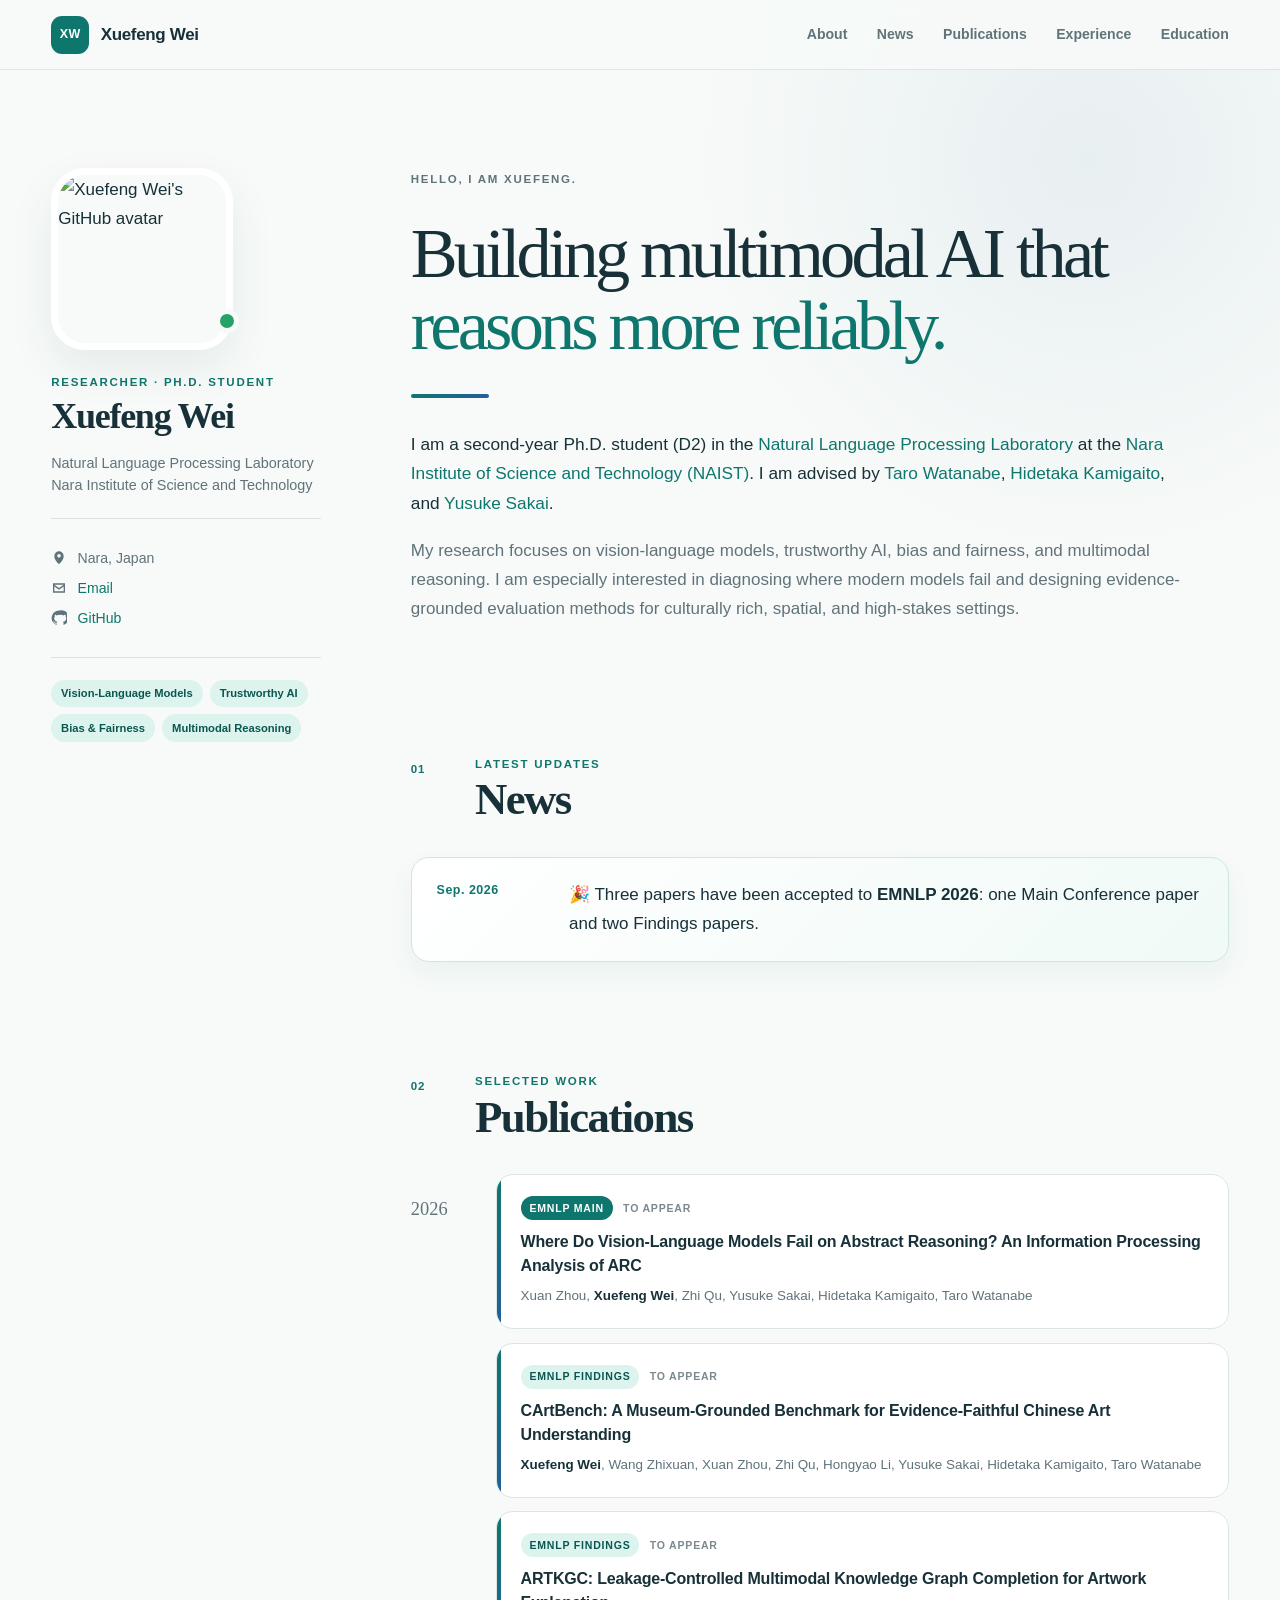
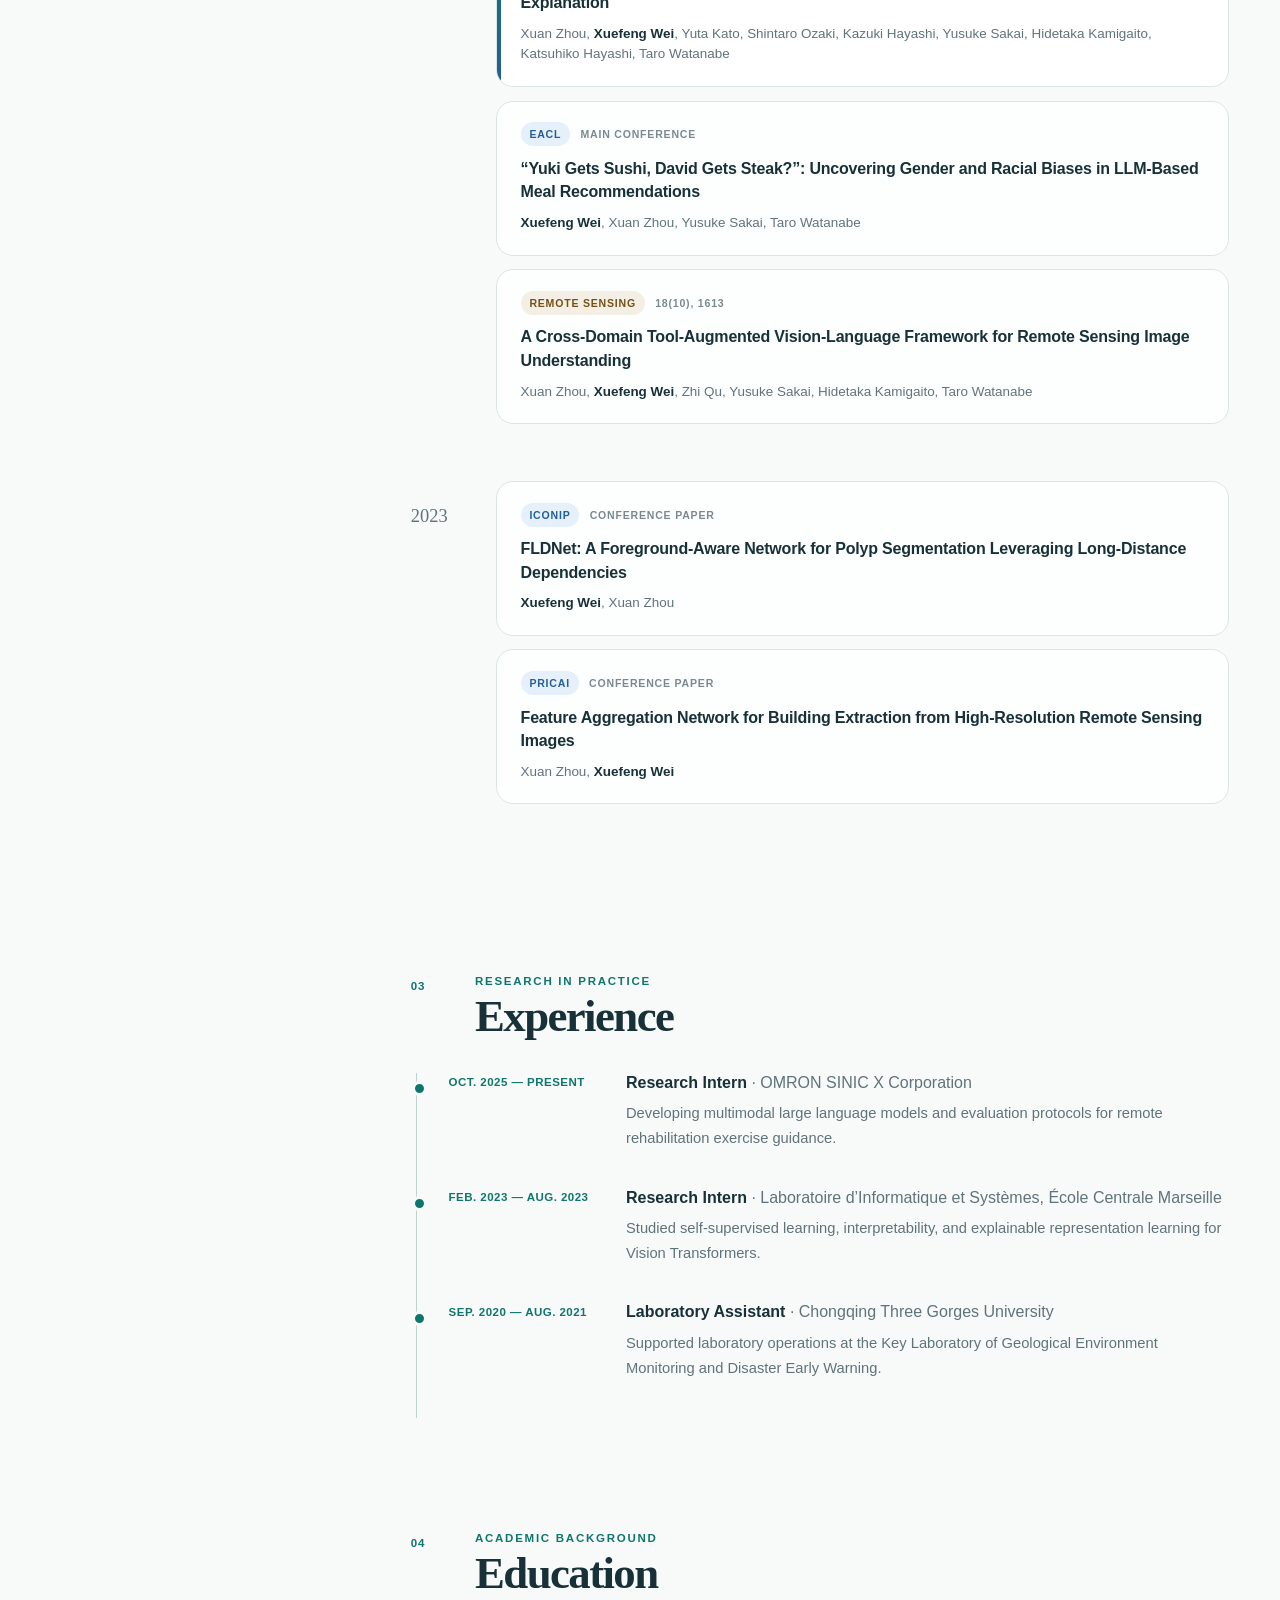
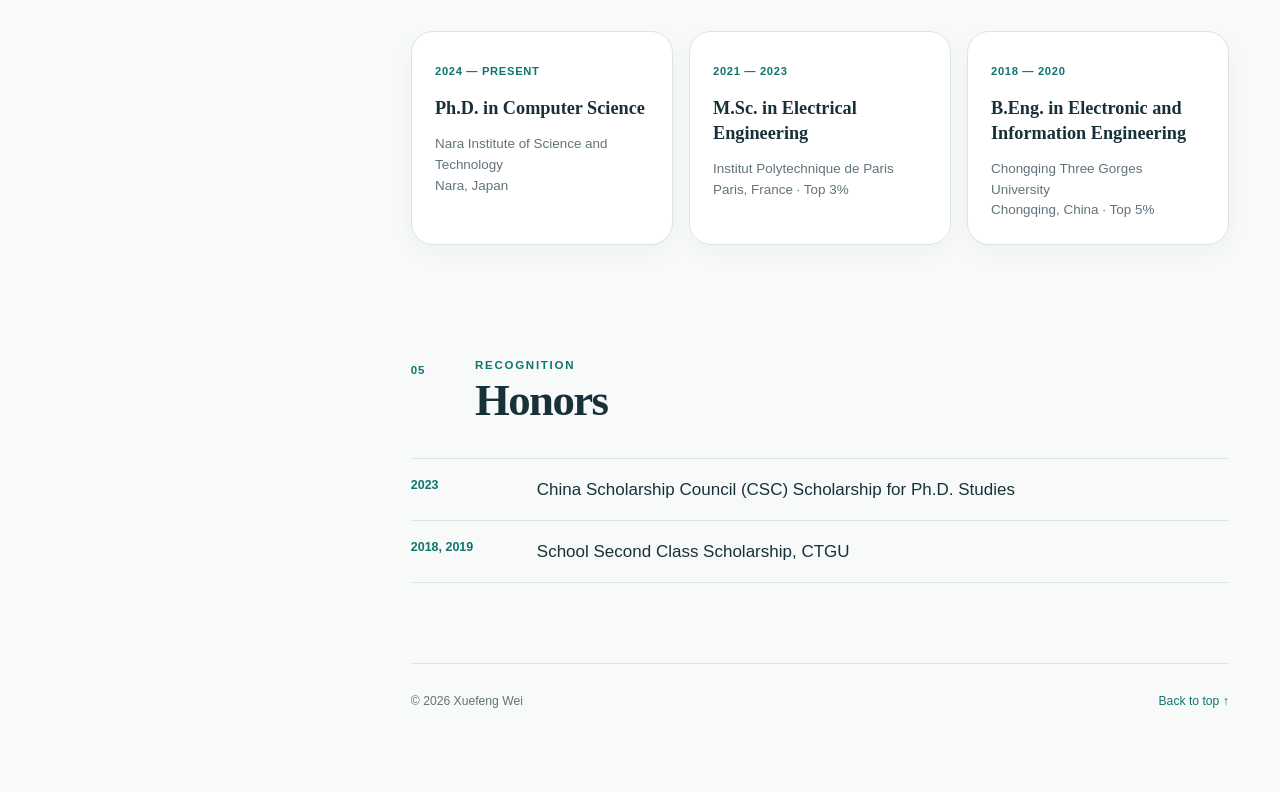
==== index.html @ e2f75cda "Build Xuefeng Wei academic homepage" ====
<!doctype html>
<html lang="en">
  <head>
    <meta charset="utf-8">
    <meta name="viewport" content="width=device-width, initial-scale=1">
    <meta name="theme-color" content="#0f766e">
    <meta name="description" content="Xuefeng Wei is a Ph.D. student at NAIST working on vision-language models, trustworthy AI, and multimodal reasoning.">
    <meta property="og:title" content="Xuefeng Wei | Academic Homepage">
    <meta property="og:description" content="Research in vision-language models, trustworthy AI, and multimodal reasoning.">
    <meta property="og:type" content="website">
    <meta property="og:url" content="https://big-sid.github.io/">
    <meta property="og:image" content="https://avatars.githubusercontent.com/u/62319902?v=4">
    <title>Xuefeng Wei | Academic Homepage</title>
    <link rel="icon" href="images/favicon.ico">
    <link rel="stylesheet" href="styles.css">
  </head>
  <body>
    <a class="skip-link" href="#main-content">Skip to content</a>

    <header class="topbar">
      <a class="brand" href="#about" aria-label="Xuefeng Wei homepage">
        <span class="brand-mark">XW</span>
        <span>Xuefeng Wei</span>
      </a>
      <nav class="topnav" aria-label="Primary navigation">
        <a href="#about">About</a>
        <a href="#news">News</a>
        <a href="#publications">Publications</a>
        <a href="#experience">Experience</a>
        <a href="#education">Education</a>
      </nav>
    </header>

    <div class="site-shell">
      <aside class="profile" aria-label="Profile">
        <div class="portrait-wrap">
          <img class="portrait" src="https://avatars.githubusercontent.com/u/62319902?v=4" alt="Xuefeng Wei's GitHub avatar" width="386" height="386">
          <span class="status-dot" title="Ph.D. student at NAIST" aria-hidden="true"></span>
        </div>

        <div class="profile-copy">
          <p class="profile-kicker">Researcher · Ph.D. Student</p>
          <h1>Xuefeng Wei</h1>
          <p class="profile-role">Natural Language Processing Laboratory<br>Nara Institute of Science and Technology</p>
        </div>

        <div class="profile-meta">
          <p>
            <svg aria-hidden="true" viewBox="0 0 24 24"><path d="M12 21s7-5.1 7-12a7 7 0 1 0-14 0c0 6.9 7 12 7 12Zm0-9.5A2.5 2.5 0 1 1 12 6a2.5 2.5 0 0 1 0 5.5Z"/></svg>
            Nara, Japan
          </p>
          <p>
            <svg aria-hidden="true" viewBox="0 0 24 24"><path d="M3 5h18v14H3V5Zm9 7 7-5H5l7 5Zm0 2.5L5 9.6V17h14V9.6l-7 4.9Z"/></svg>
            <a href="mailto:xuefeng.wei.yb1@naist.ac.jp">Email</a>
          </p>
          <p>
            <svg aria-hidden="true" viewBox="0 0 24 24"><path d="M12 .8a11.2 11.2 0 0 0-3.5 21.8v-2.2c-2.9.6-3.5-1.2-3.5-1.2-.5-1.2-1.2-1.5-1.2-1.5-1-.7.1-.7.1-.7 1.1.1 1.7 1.1 1.7 1.1 1 1.7 2.6 1.2 3.2.9.1-.7.4-1.2.7-1.5-2.3-.3-4.7-1.2-4.7-5a3.9 3.9 0 0 1 1-2.7 3.6 3.6 0 0 1 .1-2.7s.9-.3 2.8 1a9.6 9.6 0 0 1 5.1-.7 9.6 9.6 0 0 1 5.1.7c1.9-1.3 2.8-1 2.8-1a3.6 3.6 0 0 1 .1 2.7 3.9 3.9 0 0 1 1 2.7c0 3.9-2.4 4.8-4.7 5 .4.3.7 1 .7 2v3.1A11.2 11.2 0 0 0 12 .8Z"/></svg>
            <a href="https://github.com/Big-Sid" target="_blank" rel="noopener">GitHub</a>
          </p>
        </div>

        <div class="interest-tags" aria-label="Research interests">
          <span>Vision-Language Models</span>
          <span>Trustworthy AI</span>
          <span>Bias &amp; Fairness</span>
          <span>Multimodal Reasoning</span>
        </div>
      </aside>

      <main id="main-content">
        <section id="about" class="hero section">
          <p class="eyebrow">Hello, I am Xuefeng.</p>
          <h2>Building multimodal AI that<br><span>reasons more reliably.</span></h2>
          <div class="hero-rule" aria-hidden="true"></div>
          <p class="lead">
            I am a second-year Ph.D. student (D2) in the
            <a href="https://nlp.naist.jp/en/" target="_blank" rel="noopener">Natural Language Processing Laboratory</a>
            at the <a href="https://www.naist.jp/en/" target="_blank" rel="noopener">Nara Institute of Science and Technology (NAIST)</a>.
            I am advised by <a href="https://sites.google.com/site/tarowtnb/home" target="_blank" rel="noopener">Taro Watanabe</a>,
            <a href="https://sites.google.com/site/hidetakakamigaito" target="_blank" rel="noopener">Hidetaka Kamigaito</a>, and
            <a href="https://www.yusuke1997.jp/" target="_blank" rel="noopener">Yusuke Sakai</a>.
          </p>
          <p>
            My research focuses on vision-language models, trustworthy AI, bias and fairness, and multimodal reasoning. I am especially interested in diagnosing where modern models fail and designing evidence-grounded evaluation methods for culturally rich, spatial, and high-stakes settings.
          </p>
        </section>

        <section id="news" class="section">
          <div class="section-heading">
            <p class="section-index">01</p>
            <div>
              <p class="section-label">Latest updates</p>
              <h2>News</h2>
            </div>
          </div>
          <div class="news-card">
            <time datetime="2026-09">Sep. 2026</time>
            <p><span aria-hidden="true">🎉</span> Three papers have been accepted to <strong>EMNLP 2026</strong>: one Main Conference paper and two Findings papers.</p>
          </div>
        </section>

        <section id="publications" class="section">
          <div class="section-heading">
            <p class="section-index">02</p>
            <div>
              <p class="section-label">Selected work</p>
              <h2>Publications</h2>
            </div>
          </div>

          <div class="year-group">
            <div class="year-label">2026</div>
            <ol class="publication-list">
              <li class="publication featured">
                <div class="pub-topline"><span class="venue venue-main">EMNLP Main</span><span class="pub-state">to appear</span></div>
                <h3>Where Do Vision-Language Models Fail on Abstract Reasoning? An Information Processing Analysis of ARC</h3>
                <p class="authors">Xuan Zhou, <strong class="me">Xuefeng Wei</strong>, Zhi Qu, Yusuke Sakai, Hidetaka Kamigaito, Taro Watanabe</p>
              </li>
              <li class="publication featured">
                <div class="pub-topline"><span class="venue venue-findings">EMNLP Findings</span><span class="pub-state">to appear</span></div>
                <h3>CArtBench: A Museum-Grounded Benchmark for Evidence-Faithful Chinese Art Understanding</h3>
                <p class="authors"><strong class="me">Xuefeng Wei</strong>, Wang Zhixuan, Xuan Zhou, Zhi Qu, Hongyao Li, Yusuke Sakai, Hidetaka Kamigaito, Taro Watanabe</p>
              </li>
              <li class="publication featured">
                <div class="pub-topline"><span class="venue venue-findings">EMNLP Findings</span><span class="pub-state">to appear</span></div>
                <h3>ARTKGC: Leakage-Controlled Multimodal Knowledge Graph Completion for Artwork Explanation</h3>
                <p class="authors">Xuan Zhou, <strong class="me">Xuefeng Wei</strong>, Yuta Kato, Shintaro Ozaki, Kazuki Hayashi, Yusuke Sakai, Hidetaka Kamigaito, Katsuhiko Hayashi, Taro Watanabe</p>
              </li>
              <li class="publication">
                <div class="pub-topline"><span class="venue">EACL</span><span class="pub-state">Main Conference</span></div>
                <h3><a href="https://aclanthology.org/2026.eacl-long.364/" target="_blank" rel="noopener">“Yuki Gets Sushi, David Gets Steak?”: Uncovering Gender and Racial Biases in LLM-Based Meal Recommendations</a></h3>
                <p class="authors"><strong class="me">Xuefeng Wei</strong>, Xuan Zhou, Yusuke Sakai, Taro Watanabe</p>
              </li>
              <li class="publication">
                <div class="pub-topline"><span class="venue venue-journal">Remote Sensing</span><span class="pub-state">18(10), 1613</span></div>
                <h3><a href="https://doi.org/10.3390/rs18101613" target="_blank" rel="noopener">A Cross-Domain Tool-Augmented Vision-Language Framework for Remote Sensing Image Understanding</a></h3>
                <p class="authors">Xuan Zhou, <strong class="me">Xuefeng Wei</strong>, Zhi Qu, Yusuke Sakai, Hidetaka Kamigaito, Taro Watanabe</p>
              </li>
            </ol>
          </div>

          <div class="year-group">
            <div class="year-label">2023</div>
            <ol class="publication-list">
              <li class="publication">
                <div class="pub-topline"><span class="venue">ICONIP</span><span class="pub-state">Conference paper</span></div>
                <h3><a href="https://arxiv.org/abs/2309.05987" target="_blank" rel="noopener">FLDNet: A Foreground-Aware Network for Polyp Segmentation Leveraging Long-Distance Dependencies</a></h3>
                <p class="authors"><strong class="me">Xuefeng Wei</strong>, Xuan Zhou</p>
              </li>
              <li class="publication">
                <div class="pub-topline"><span class="venue">PRICAI</span><span class="pub-state">Conference paper</span></div>
                <h3><a href="https://arxiv.org/abs/2309.06017" target="_blank" rel="noopener">Feature Aggregation Network for Building Extraction from High-Resolution Remote Sensing Images</a></h3>
                <p class="authors">Xuan Zhou, <strong class="me">Xuefeng Wei</strong></p>
              </li>
            </ol>
          </div>
        </section>

        <section id="experience" class="section">
          <div class="section-heading">
            <p class="section-index">03</p>
            <div>
              <p class="section-label">Research in practice</p>
              <h2>Experience</h2>
            </div>
          </div>
          <div class="timeline">
            <article>
              <div class="timeline-date">Oct. 2025 — Present</div>
              <div>
                <h3>Research Intern <span>· OMRON SINIC X Corporation</span></h3>
                <p>Developing multimodal large language models and evaluation protocols for remote rehabilitation exercise guidance.</p>
              </div>
            </article>
            <article>
              <div class="timeline-date">Feb. 2023 — Aug. 2023</div>
              <div>
                <h3>Research Intern <span>· Laboratoire d’Informatique et Systèmes, École Centrale Marseille</span></h3>
                <p>Studied self-supervised learning, interpretability, and explainable representation learning for Vision Transformers.</p>
              </div>
            </article>
            <article>
              <div class="timeline-date">Sep. 2020 — Aug. 2021</div>
              <div>
                <h3>Laboratory Assistant <span>· Chongqing Three Gorges University</span></h3>
                <p>Supported laboratory operations at the Key Laboratory of Geological Environment Monitoring and Disaster Early Warning.</p>
              </div>
            </article>
          </div>
        </section>

        <section id="education" class="section">
          <div class="section-heading">
            <p class="section-index">04</p>
            <div>
              <p class="section-label">Academic background</p>
              <h2>Education</h2>
            </div>
          </div>
          <div class="education-grid">
            <article>
              <span class="degree-year">2024 — Present</span>
              <h3>Ph.D. in Computer Science</h3>
              <p>Nara Institute of Science and Technology</p>
              <small>Nara, Japan</small>
            </article>
            <article>
              <span class="degree-year">2021 — 2023</span>
              <h3>M.Sc. in Electrical Engineering</h3>
              <p>Institut Polytechnique de Paris</p>
              <small>Paris, France · Top 3%</small>
            </article>
            <article>
              <span class="degree-year">2018 — 2020</span>
              <h3>B.Eng. in Electronic and Information Engineering</h3>
              <p>Chongqing Three Gorges University</p>
              <small>Chongqing, China · Top 5%</small>
            </article>
          </div>
        </section>

        <section id="honors" class="section compact-section">
          <div class="section-heading">
            <p class="section-index">05</p>
            <div>
              <p class="section-label">Recognition</p>
              <h2>Honors</h2>
            </div>
          </div>
          <ul class="honors-list">
            <li><span>2023</span> China Scholarship Council (CSC) Scholarship for Ph.D. Studies</li>
            <li><span>2018, 2019</span> School Second Class Scholarship, CTGU</li>
          </ul>
        </section>

        <footer>
          <p>© 2026 Xuefeng Wei</p>
          <a href="#about">Back to top ↑</a>
        </footer>
      </main>
    </div>
  </body>
</html>
---- styles.css ----
:root {
  --ink: #183139;
  --muted: #61737a;
  --line: #dbe5e2;
  --paper: #f7faf8;
  --card: #ffffff;
  --accent: #0f766e;
  --accent-dark: #0b5651;
  --accent-soft: #dcf3ee;
  --blue: #245f9b;
  --blue-soft: #e6f0fa;
  --warm: #f4efe5;
  --shadow: 0 18px 45px rgba(20, 58, 62, 0.08);
  --radius: 22px;
  --max-width: 1220px;
}

* {
  box-sizing: border-box;
}

html {
  scroll-behavior: smooth;
  scroll-padding-top: 90px;
}

body {
  margin: 0;
  color: var(--ink);
  background:
    radial-gradient(circle at 85% 4%, rgba(36, 95, 155, 0.07), transparent 25rem),
    var(--paper);
  font-family: Inter, ui-sans-serif, -apple-system, BlinkMacSystemFont, "Segoe UI", sans-serif;
  font-size: 17px;
  line-height: 1.72;
  text-rendering: optimizeLegibility;
}

a {
  color: var(--accent);
  text-decoration: none;
  text-underline-offset: 0.18em;
}

a:hover,
a:focus-visible {
  color: var(--accent-dark);
  text-decoration: underline;
}

.skip-link {
  position: fixed;
  top: 0.5rem;
  left: 0.5rem;
  z-index: 100;
  padding: 0.6rem 0.9rem;
  color: #fff;
  background: var(--ink);
  border-radius: 8px;
  transform: translateY(-150%);
}

.skip-link:focus {
  transform: translateY(0);
}

.topbar {
  position: sticky;
  top: 0;
  z-index: 20;
  display: flex;
  align-items: center;
  justify-content: space-between;
  min-height: 70px;
  padding: 0 4vw;
  background: rgba(247, 250, 248, 0.91);
  border-bottom: 1px solid rgba(24, 49, 57, 0.1);
  backdrop-filter: blur(16px);
}

.brand {
  display: inline-flex;
  align-items: center;
  gap: 0.72rem;
  color: var(--ink);
  font-weight: 760;
  letter-spacing: -0.02em;
}

.brand:hover {
  color: var(--ink);
  text-decoration: none;
}

.brand-mark {
  display: grid;
  place-items: center;
  width: 38px;
  height: 38px;
  color: #fff;
  background: var(--accent);
  border-radius: 11px;
  font-size: 0.78rem;
  letter-spacing: 0.04em;
}

.topnav {
  display: flex;
  align-items: center;
  gap: clamp(1rem, 2.3vw, 2.2rem);
}

.topnav a {
  color: var(--muted);
  font-size: 0.88rem;
  font-weight: 660;
}

.topnav a:hover,
.topnav a:focus-visible {
  color: var(--accent);
  text-decoration: none;
}

.site-shell {
  display: grid;
  grid-template-columns: 270px minmax(0, 1fr);
  gap: clamp(3rem, 7vw, 7rem);
  width: min(var(--max-width), calc(100% - 8vw));
  margin: 0 auto;
}

.profile {
  position: sticky;
  top: 112px;
  align-self: start;
  padding: 3.5rem 0 2rem;
}

.portrait-wrap {
  position: relative;
  width: 182px;
  margin-bottom: 1.45rem;
}

.portrait {
  display: block;
  width: 182px;
  height: 182px;
  object-fit: cover;
  border: 7px solid #fff;
  border-radius: 34px;
  box-shadow: var(--shadow);
}

.status-dot {
  position: absolute;
  right: -6px;
  bottom: 17px;
  width: 24px;
  height: 24px;
  background: #26a269;
  border: 5px solid var(--paper);
  border-radius: 50%;
}

.profile-kicker,
.section-label,
.eyebrow {
  margin: 0;
  color: var(--accent);
  font-size: 0.72rem;
  font-weight: 800;
  letter-spacing: 0.15em;
  text-transform: uppercase;
}

.profile h1 {
  margin: 0.3rem 0 0;
  font-family: Georgia, "Times New Roman", serif;
  font-size: 2.25rem;
  font-weight: 600;
  line-height: 1.05;
  letter-spacing: -0.035em;
}

.profile-role {
  margin: 1rem 0 0;
  color: var(--muted);
  font-size: 0.9rem;
  line-height: 1.55;
}

.profile-meta {
  padding: 1.35rem 0;
  margin: 1.35rem 0;
  border-top: 1px solid var(--line);
  border-bottom: 1px solid var(--line);
}

.profile-meta p {
  display: flex;
  align-items: center;
  gap: 0.65rem;
  margin: 0.35rem 0;
  color: var(--muted);
  font-size: 0.88rem;
}

.profile-meta svg {
  width: 16px;
  height: 16px;
  flex: none;
  fill: currentColor;
}

.interest-tags {
  display: flex;
  flex-wrap: wrap;
  gap: 0.45rem;
}

.interest-tags span {
  padding: 0.26rem 0.62rem;
  color: var(--accent-dark);
  background: var(--accent-soft);
  border-radius: 999px;
  font-size: 0.7rem;
  font-weight: 680;
}

main {
  min-width: 0;
  padding-bottom: 2rem;
}

.section {
  padding: 5.3rem 0 1.6rem;
  scroll-margin-top: 75px;
}

.hero {
  min-height: 600px;
  display: flex;
  flex-direction: column;
  justify-content: center;
  padding-top: 6rem;
}

.hero h2 {
  max-width: 830px;
  margin: 0.7rem 0 1rem;
  font-family: Georgia, "Times New Roman", serif;
  font-size: clamp(2.75rem, 5.5vw, 5.3rem);
  font-weight: 500;
  line-height: 1.02;
  letter-spacing: -0.055em;
}

.hero h2 span {
  color: var(--accent);
}

.hero-rule {
  width: 78px;
  height: 4px;
  margin: 1rem 0 2rem;
  background: linear-gradient(90deg, var(--accent), var(--blue));
  border-radius: 99px;
}

.hero p {
  max-width: 770px;
  margin: 0 0 1.05rem;
  color: var(--muted);
}

.hero .lead {
  color: var(--ink);
  font-size: 1.08rem;
}

.section-heading {
  display: grid;
  grid-template-columns: 45px 1fr;
  gap: 1.2rem;
  align-items: start;
  margin-bottom: 2rem;
}

.section-index {
  margin: 0.32rem 0 0;
  color: var(--accent);
  font-size: 0.72rem;
  font-weight: 800;
  letter-spacing: 0.08em;
}

.section-heading h2 {
  margin: 0.05rem 0 0;
  font-family: Georgia, "Times New Roman", serif;
  font-size: clamp(2rem, 3.5vw, 3rem);
  font-weight: 600;
  line-height: 1.1;
  letter-spacing: -0.035em;
}

.news-card {
  display: grid;
  grid-template-columns: 110px 1fr;
  gap: 1.4rem;
  align-items: start;
  padding: 1.4rem 1.55rem;
  background: linear-gradient(135deg, #fff, #f0faf7);
  border: 1px solid #cfe6df;
  border-radius: 18px;
  box-shadow: 0 12px 28px rgba(15, 118, 110, 0.06);
}

.news-card time {
  color: var(--accent);
  font-size: 0.78rem;
  font-weight: 800;
  letter-spacing: 0.04em;
}

.news-card p {
  margin: 0;
}

.year-group {
  display: grid;
  grid-template-columns: 64px 1fr;
  gap: 1.35rem;
  margin-bottom: 2.7rem;
}

.year-label {
  padding-top: 1.25rem;
  color: var(--muted);
  font-family: Georgia, "Times New Roman", serif;
  font-size: 1.15rem;
  font-variant-numeric: tabular-nums;
}

.publication-list {
  padding: 0;
  margin: 0;
  list-style: none;
}

.publication {
  position: relative;
  padding: 1.3rem 1.45rem;
  margin-bottom: 0.85rem;
  background: rgba(255, 255, 255, 0.76);
  border: 1px solid var(--line);
  border-radius: 17px;
  transition: transform 180ms ease, box-shadow 180ms ease, border-color 180ms ease;
}

.publication:hover {
  border-color: #b9d5ce;
  box-shadow: 0 12px 28px rgba(20, 58, 62, 0.07);
  transform: translateY(-2px);
}

.publication.featured {
  overflow: hidden;
  background: #fff;
}

.publication.featured::before {
  position: absolute;
  top: 0;
  bottom: 0;
  left: 0;
  width: 4px;
  content: "";
  background: linear-gradient(var(--accent), var(--blue));
}

.pub-topline {
  display: flex;
  align-items: center;
  gap: 0.65rem;
  margin-bottom: 0.65rem;
}

.venue,
.pub-state {
  display: inline-flex;
  align-items: center;
  min-height: 24px;
  font-size: 0.66rem;
  font-weight: 800;
  letter-spacing: 0.075em;
  text-transform: uppercase;
}

.venue {
  padding: 0.15rem 0.55rem;
  color: var(--blue);
  background: var(--blue-soft);
  border-radius: 999px;
}

.venue-main {
  color: #fff;
  background: var(--accent);
}

.venue-findings {
  color: var(--accent-dark);
  background: var(--accent-soft);
}

.venue-journal {
  color: #745117;
  background: var(--warm);
}

.pub-state {
  color: #7a898e;
}

.publication h3 {
  margin: 0 0 0.55rem;
  font-size: 1rem;
  font-weight: 760;
  line-height: 1.48;
  letter-spacing: -0.012em;
}

.publication h3 a {
  color: var(--ink);
}

.publication h3 a:hover,
.publication h3 a:focus-visible {
  color: var(--accent);
}

.authors {
  margin: 0;
  color: var(--muted);
  font-size: 0.84rem;
  line-height: 1.55;
}

.authors .me {
  color: var(--ink);
  font-weight: 780;
}

.timeline {
  margin-left: 0.3rem;
  border-left: 1px solid #bfd2cd;
}

.timeline article {
  position: relative;
  display: grid;
  grid-template-columns: 155px 1fr;
  gap: 1.4rem;
  padding: 0 0 2.3rem 2rem;
}

.timeline article::before {
  position: absolute;
  top: 0.45rem;
  left: -5px;
  width: 9px;
  height: 9px;
  content: "";
  background: var(--accent);
  border: 3px solid var(--paper);
  border-radius: 50%;
  box-sizing: content-box;
}

.timeline-date {
  color: var(--accent);
  font-size: 0.72rem;
  font-weight: 800;
  letter-spacing: 0.04em;
  text-transform: uppercase;
}

.timeline h3 {
  margin: -0.18rem 0 0.4rem;
  font-size: 1rem;
  line-height: 1.5;
}

.timeline h3 span {
  color: var(--muted);
  font-weight: 520;
}

.timeline p {
  margin: 0;
  color: var(--muted);
  font-size: 0.92rem;
}

.education-grid {
  display: grid;
  grid-template-columns: repeat(3, minmax(0, 1fr));
  gap: 1rem;
}

.education-grid article {
  padding: 1.45rem;
  background: #fff;
  border: 1px solid var(--line);
  border-radius: var(--radius);
  box-shadow: 0 8px 22px rgba(20, 58, 62, 0.04);
}

.degree-year {
  color: var(--accent);
  font-size: 0.7rem;
  font-weight: 800;
  letter-spacing: 0.06em;
  text-transform: uppercase;
}

.education-grid h3 {
  margin: 0.75rem 0 0.85rem;
  font-family: Georgia, "Times New Roman", serif;
  font-size: 1.14rem;
  line-height: 1.35;
}

.education-grid p,
.education-grid small {
  display: block;
  margin: 0;
  color: var(--muted);
  font-size: 0.84rem;
  line-height: 1.55;
}

.compact-section {
  padding-bottom: 5rem;
}

.honors-list {
  padding: 0;
  margin: 0;
  list-style: none;
  border-top: 1px solid var(--line);
}

.honors-list li {
  display: grid;
  grid-template-columns: 110px 1fr;
  gap: 1rem;
  padding: 1rem 0;
  border-bottom: 1px solid var(--line);
}

.honors-list span {
  color: var(--accent);
  font-size: 0.78rem;
  font-weight: 780;
}

footer {
  display: flex;
  justify-content: space-between;
  padding: 1.7rem 0 3rem;
  color: var(--muted);
  border-top: 1px solid var(--line);
  font-size: 0.76rem;
}

footer p {
  margin: 0;
}

@media (max-width: 980px) {
  .site-shell {
    grid-template-columns: 220px minmax(0, 1fr);
    gap: 3rem;
  }

  .portrait-wrap,
  .portrait {
    width: 154px;
    height: 154px;
  }

  .education-grid {
    grid-template-columns: 1fr;
  }
}

@media (max-width: 760px) {
  html {
    scroll-padding-top: 118px;
  }

  .topbar {
    align-items: flex-start;
    flex-direction: column;
    gap: 0.55rem;
    padding-top: 0.7rem;
    padding-bottom: 0.65rem;
  }

  .topnav {
    width: 100%;
    gap: 0.9rem;
    overflow-x: auto;
    scrollbar-width: none;
  }

  .topnav::-webkit-scrollbar {
    display: none;
  }

  .topnav a {
    flex: none;
    font-size: 0.78rem;
  }

  .site-shell {
    display: block;
    width: min(100% - 2rem, 700px);
  }

  .profile {
    position: static;
    display: grid;
    grid-template-columns: 112px 1fr;
    column-gap: 1.2rem;
    padding: 2.5rem 0 0.5rem;
  }

  .portrait-wrap,
  .portrait {
    width: 112px;
    height: 112px;
  }

  .portrait {
    border-width: 5px;
    border-radius: 23px;
  }

  .profile h1 {
    font-size: 1.8rem;
  }

  .profile-meta,
  .interest-tags {
    grid-column: 1 / -1;
  }

  .profile-meta {
    display: flex;
    flex-wrap: wrap;
    gap: 0.4rem 1.1rem;
    margin-bottom: 1rem;
  }

  .section {
    padding-top: 4.2rem;
  }

  .hero {
    min-height: auto;
    padding-top: 4rem;
  }

  .hero h2 {
    font-size: clamp(2.5rem, 13vw, 4.2rem);
  }

  .year-group,
  .timeline article {
    grid-template-columns: 1fr;
  }

  .year-group {
    gap: 0.6rem;
  }

  .year-label {
    padding-top: 0;
  }

  .timeline article {
    gap: 0.5rem;
  }
}

@media (max-width: 480px) {
  body {
    font-size: 16px;
  }

  .brand-mark {
    width: 33px;
    height: 33px;
  }

  .profile {
    grid-template-columns: 90px 1fr;
  }

  .portrait-wrap,
  .portrait {
    width: 90px;
    height: 90px;
  }

  .profile-role {
    font-size: 0.78rem;
  }

  .profile-kicker {
    display: none;
  }

  .news-card {
    grid-template-columns: 1fr;
    gap: 0.35rem;
  }

  .section-heading {
    grid-template-columns: 34px 1fr;
    gap: 0.65rem;
  }

  .publication {
    padding: 1.15rem;
  }

  .honors-list li {
    grid-template-columns: 1fr;
    gap: 0.2rem;
  }
}

@media (prefers-reduced-motion: reduce) {
  html {
    scroll-behavior: auto;
  }

  .publication {
    transition: none;
  }
}

@media print {
  .topbar {
    position: static;
  }

  .profile {
    position: static;
  }

  .publication,
  .education-grid article,
  .news-card {
    box-shadow: none;
  }
}
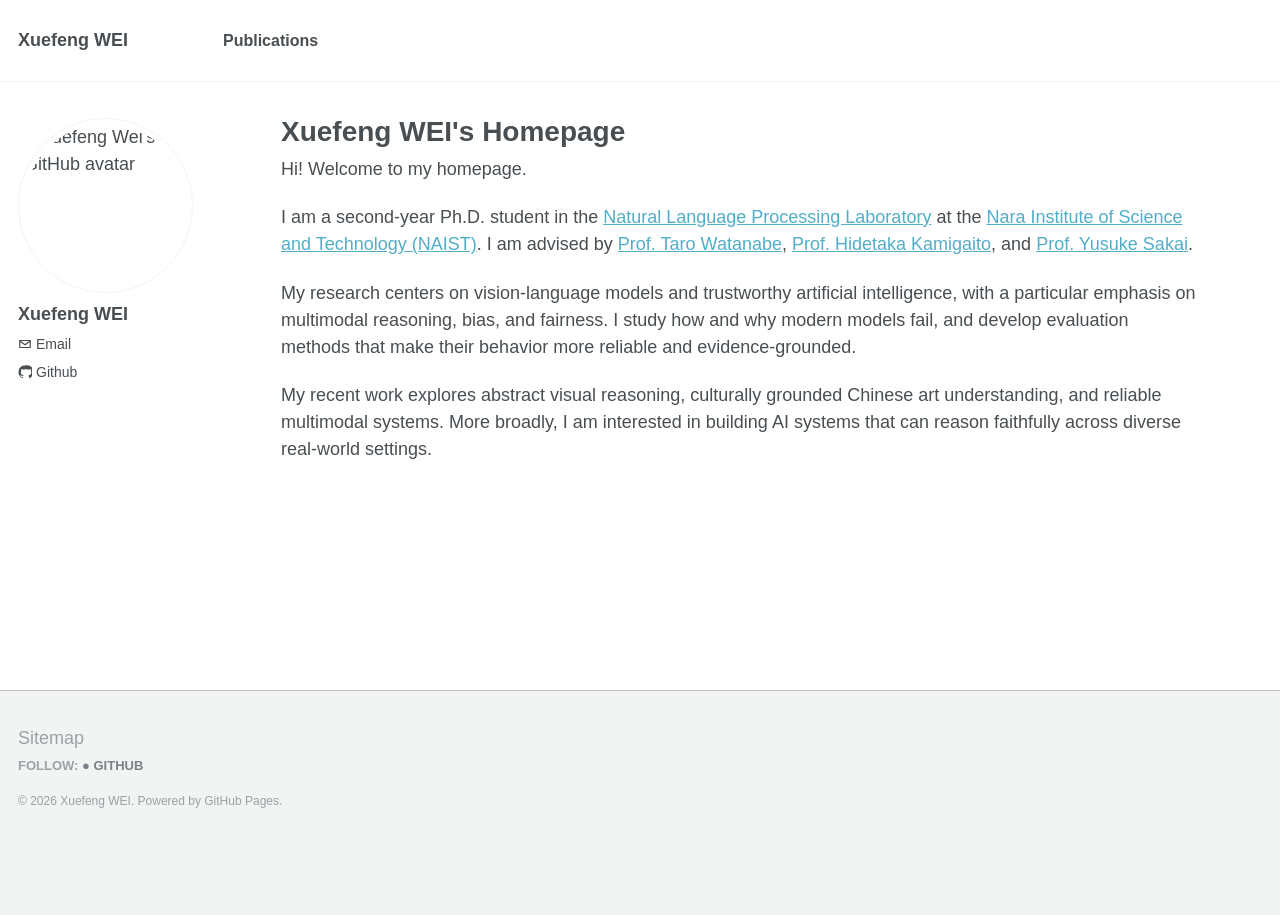
==== commit 36c806cf: "Match homepage layout to AcademicPages reference Simplify the homepage, add a separate Publications " ====
--- a/index.html
+++ b/index.html
@@ -3,241 +3,80 @@
   <head>
     <meta charset="utf-8">
     <meta name="viewport" content="width=device-width, initial-scale=1">
-    <meta name="theme-color" content="#0f766e">
-    <meta name="description" content="Xuefeng Wei is a Ph.D. student at NAIST working on vision-language models, trustworthy AI, and multimodal reasoning.">
-    <meta property="og:title" content="Xuefeng Wei | Academic Homepage">
-    <meta property="og:description" content="Research in vision-language models, trustworthy AI, and multimodal reasoning.">
+    <meta name="description" content="Xuefeng Wei's academic homepage">
+    <meta property="og:title" content="Xuefeng Wei's Homepage">
+    <meta property="og:description" content="Ph.D. student at NAIST working on trustworthy vision-language models.">
     <meta property="og:type" content="website">
     <meta property="og:url" content="https://big-sid.github.io/">
     <meta property="og:image" content="https://avatars.githubusercontent.com/u/62319902?v=4">
-    <title>Xuefeng Wei | Academic Homepage</title>
+    <title>Xuefeng Wei's Homepage - Xuefeng Wei</title>
     <link rel="icon" href="images/favicon.ico">
     <link rel="stylesheet" href="styles.css">
   </head>
   <body>
-    <a class="skip-link" href="#main-content">Skip to content</a>
+    <a class="skip-link" href="#main">Skip to content</a>
 
-    <header class="topbar">
-      <a class="brand" href="#about" aria-label="Xuefeng Wei homepage">
-        <span class="brand-mark">XW</span>
-        <span>Xuefeng Wei</span>
-      </a>
-      <nav class="topnav" aria-label="Primary navigation">
-        <a href="#about">About</a>
-        <a href="#news">News</a>
-        <a href="#publications">Publications</a>
-        <a href="#experience">Experience</a>
-        <a href="#education">Education</a>
-      </nav>
+    <header class="masthead">
+      <div class="masthead__inner">
+        <a class="site-title" href="index.html">Xuefeng WEI</a>
+        <nav class="site-nav" aria-label="Primary navigation">
+          <a href="publications.html">Publications</a>
+        </nav>
+      </div>
     </header>
 
-    <div class="site-shell">
-      <aside class="profile" aria-label="Profile">
-        <div class="portrait-wrap">
-          <img class="portrait" src="https://avatars.githubusercontent.com/u/62319902?v=4" alt="Xuefeng Wei's GitHub avatar" width="386" height="386">
-          <span class="status-dot" title="Ph.D. student at NAIST" aria-hidden="true"></span>
-        </div>
-
-        <div class="profile-copy">
-          <p class="profile-kicker">Researcher · Ph.D. Student</p>
-          <h1>Xuefeng Wei</h1>
-          <p class="profile-role">Natural Language Processing Laboratory<br>Nara Institute of Science and Technology</p>
-        </div>
-
-        <div class="profile-meta">
-          <p>
-            <svg aria-hidden="true" viewBox="0 0 24 24"><path d="M12 21s7-5.1 7-12a7 7 0 1 0-14 0c0 6.9 7 12 7 12Zm0-9.5A2.5 2.5 0 1 1 12 6a2.5 2.5 0 0 1 0 5.5Z"/></svg>
-            Nara, Japan
-          </p>
-          <p>
-            <svg aria-hidden="true" viewBox="0 0 24 24"><path d="M3 5h18v14H3V5Zm9 7 7-5H5l7 5Zm0 2.5L5 9.6V17h14V9.6l-7 4.9Z"/></svg>
-            <a href="mailto:xuefeng.wei.yb1@naist.ac.jp">Email</a>
-          </p>
-          <p>
-            <svg aria-hidden="true" viewBox="0 0 24 24"><path d="M12 .8a11.2 11.2 0 0 0-3.5 21.8v-2.2c-2.9.6-3.5-1.2-3.5-1.2-.5-1.2-1.2-1.5-1.2-1.5-1-.7.1-.7.1-.7 1.1.1 1.7 1.1 1.7 1.1 1 1.7 2.6 1.2 3.2.9.1-.7.4-1.2.7-1.5-2.3-.3-4.7-1.2-4.7-5a3.9 3.9 0 0 1 1-2.7 3.6 3.6 0 0 1 .1-2.7s.9-.3 2.8 1a9.6 9.6 0 0 1 5.1-.7 9.6 9.6 0 0 1 5.1.7c1.9-1.3 2.8-1 2.8-1a3.6 3.6 0 0 1 .1 2.7 3.9 3.9 0 0 1 1 2.7c0 3.9-2.4 4.8-4.7 5 .4.3.7 1 .7 2v3.1A11.2 11.2 0 0 0 12 .8Z"/></svg>
-            <a href="https://github.com/Big-Sid" target="_blank" rel="noopener">GitHub</a>
-          </p>
-        </div>
-
-        <div class="interest-tags" aria-label="Research interests">
-          <span>Vision-Language Models</span>
-          <span>Trustworthy AI</span>
-          <span>Bias &amp; Fairness</span>
-          <span>Multimodal Reasoning</span>
-        </div>
+    <div id="main" class="layout">
+      <aside class="sidebar" aria-label="Author profile">
+        <img class="author-avatar" src="https://avatars.githubusercontent.com/u/62319902?v=4" alt="Xuefeng Wei's GitHub avatar" width="175" height="175">
+        <h2>Xuefeng WEI</h2>
+        <ul class="author-links">
+          <li>
+            <a href="mailto:xuefeng.wei.yb1@naist.ac.jp">
+              <svg aria-hidden="true" viewBox="0 0 24 24"><path d="M2 5h20v14H2V5Zm10 7.2L19.2 7H4.8l7.2 5.2Zm0 2.4L4 8.8V17h16V8.8l-8 5.8Z"/></svg>
+              Email
+            </a>
+          </li>
+          <li>
+            <a href="https://github.com/Big-Sid" target="_blank" rel="noopener">
+              <svg aria-hidden="true" viewBox="0 0 24 24"><path d="M12 .8a11.2 11.2 0 0 0-3.5 21.8v-2.2c-2.9.6-3.5-1.2-3.5-1.2-.5-1.2-1.2-1.5-1.2-1.5-1-.7.1-.7.1-.7 1.1.1 1.7 1.1 1.7 1.1 1 1.7 2.6 1.2 3.2.9.1-.7.4-1.2.7-1.5-2.3-.3-4.7-1.2-4.7-5a3.9 3.9 0 0 1 1-2.7 3.6 3.6 0 0 1 .1-2.7s.9-.3 2.8 1a9.6 9.6 0 0 1 5.1-.7 9.6 9.6 0 0 1 5.1.7c1.9-1.3 2.8-1 2.8-1a3.6 3.6 0 0 1 .1 2.7 3.9 3.9 0 0 1 1 2.7c0 3.9-2.4 4.8-4.7 5 .4.3.7 1 .7 2v3.1A11.2 11.2 0 0 0 12 .8Z"/></svg>
+              Github
+            </a>
+          </li>
+        </ul>
       </aside>
 
-      <main id="main-content">
-        <section id="about" class="hero section">
-          <p class="eyebrow">Hello, I am Xuefeng.</p>
-          <h2>Building multimodal AI that<br><span>reasons more reliably.</span></h2>
-          <div class="hero-rule" aria-hidden="true"></div>
-          <p class="lead">
-            I am a second-year Ph.D. student (D2) in the
+      <main class="page">
+        <article class="page__content">
+          <h1>Xuefeng WEI's Homepage</h1>
+
+          <p>Hi! Welcome to my homepage.</p>
+
+          <p>
+            I am a second-year Ph.D. student in the
             <a href="https://nlp.naist.jp/en/" target="_blank" rel="noopener">Natural Language Processing Laboratory</a>
             at the <a href="https://www.naist.jp/en/" target="_blank" rel="noopener">Nara Institute of Science and Technology (NAIST)</a>.
-            I am advised by <a href="https://sites.google.com/site/tarowtnb/home" target="_blank" rel="noopener">Taro Watanabe</a>,
-            <a href="https://sites.google.com/site/hidetakakamigaito" target="_blank" rel="noopener">Hidetaka Kamigaito</a>, and
-            <a href="https://www.yusuke1997.jp/" target="_blank" rel="noopener">Yusuke Sakai</a>.
+            I am advised by <a href="https://sites.google.com/site/tarowtnb/home" target="_blank" rel="noopener">Prof. Taro Watanabe</a>,
+            <a href="https://sites.google.com/site/hidetakakamigaito" target="_blank" rel="noopener">Prof. Hidetaka Kamigaito</a>, and
+            <a href="https://www.yusuke1997.jp/" target="_blank" rel="noopener">Prof. Yusuke Sakai</a>.
           </p>
+
           <p>
-            My research focuses on vision-language models, trustworthy AI, bias and fairness, and multimodal reasoning. I am especially interested in diagnosing where modern models fail and designing evidence-grounded evaluation methods for culturally rich, spatial, and high-stakes settings.
+            My research centers on vision-language models and trustworthy artificial intelligence, with a particular emphasis on multimodal reasoning, bias, and fairness. I study how and why modern models fail, and develop evaluation methods that make their behavior more reliable and evidence-grounded.
           </p>
-        </section>
 
-        <section id="news" class="section">
-          <div class="section-heading">
-            <p class="section-index">01</p>
-            <div>
-              <p class="section-label">Latest updates</p>
-              <h2>News</h2>
-            </div>
-          </div>
-          <div class="news-card">
-            <time datetime="2026-09">Sep. 2026</time>
-            <p><span aria-hidden="true">🎉</span> Three papers have been accepted to <strong>EMNLP 2026</strong>: one Main Conference paper and two Findings papers.</p>
-          </div>
-        </section>
-
-        <section id="publications" class="section">
-          <div class="section-heading">
-            <p class="section-index">02</p>
-            <div>
-              <p class="section-label">Selected work</p>
-              <h2>Publications</h2>
-            </div>
-          </div>
-
-          <div class="year-group">
-            <div class="year-label">2026</div>
-            <ol class="publication-list">
-              <li class="publication featured">
-                <div class="pub-topline"><span class="venue venue-main">EMNLP Main</span><span class="pub-state">to appear</span></div>
-                <h3>Where Do Vision-Language Models Fail on Abstract Reasoning? An Information Processing Analysis of ARC</h3>
-                <p class="authors">Xuan Zhou, <strong class="me">Xuefeng Wei</strong>, Zhi Qu, Yusuke Sakai, Hidetaka Kamigaito, Taro Watanabe</p>
-              </li>
-              <li class="publication featured">
-                <div class="pub-topline"><span class="venue venue-findings">EMNLP Findings</span><span class="pub-state">to appear</span></div>
-                <h3>CArtBench: A Museum-Grounded Benchmark for Evidence-Faithful Chinese Art Understanding</h3>
-                <p class="authors"><strong class="me">Xuefeng Wei</strong>, Wang Zhixuan, Xuan Zhou, Zhi Qu, Hongyao Li, Yusuke Sakai, Hidetaka Kamigaito, Taro Watanabe</p>
-              </li>
-              <li class="publication featured">
-                <div class="pub-topline"><span class="venue venue-findings">EMNLP Findings</span><span class="pub-state">to appear</span></div>
-                <h3>ARTKGC: Leakage-Controlled Multimodal Knowledge Graph Completion for Artwork Explanation</h3>
-                <p class="authors">Xuan Zhou, <strong class="me">Xuefeng Wei</strong>, Yuta Kato, Shintaro Ozaki, Kazuki Hayashi, Yusuke Sakai, Hidetaka Kamigaito, Katsuhiko Hayashi, Taro Watanabe</p>
-              </li>
-              <li class="publication">
-                <div class="pub-topline"><span class="venue">EACL</span><span class="pub-state">Main Conference</span></div>
-                <h3><a href="https://aclanthology.org/2026.eacl-long.364/" target="_blank" rel="noopener">“Yuki Gets Sushi, David Gets Steak?”: Uncovering Gender and Racial Biases in LLM-Based Meal Recommendations</a></h3>
-                <p class="authors"><strong class="me">Xuefeng Wei</strong>, Xuan Zhou, Yusuke Sakai, Taro Watanabe</p>
-              </li>
-              <li class="publication">
-                <div class="pub-topline"><span class="venue venue-journal">Remote Sensing</span><span class="pub-state">18(10), 1613</span></div>
-                <h3><a href="https://doi.org/10.3390/rs18101613" target="_blank" rel="noopener">A Cross-Domain Tool-Augmented Vision-Language Framework for Remote Sensing Image Understanding</a></h3>
-                <p class="authors">Xuan Zhou, <strong class="me">Xuefeng Wei</strong>, Zhi Qu, Yusuke Sakai, Hidetaka Kamigaito, Taro Watanabe</p>
-              </li>
-            </ol>
-          </div>
-
-          <div class="year-group">
-            <div class="year-label">2023</div>
-            <ol class="publication-list">
-              <li class="publication">
-                <div class="pub-topline"><span class="venue">ICONIP</span><span class="pub-state">Conference paper</span></div>
-                <h3><a href="https://arxiv.org/abs/2309.05987" target="_blank" rel="noopener">FLDNet: A Foreground-Aware Network for Polyp Segmentation Leveraging Long-Distance Dependencies</a></h3>
-                <p class="authors"><strong class="me">Xuefeng Wei</strong>, Xuan Zhou</p>
-              </li>
-              <li class="publication">
-                <div class="pub-topline"><span class="venue">PRICAI</span><span class="pub-state">Conference paper</span></div>
-                <h3><a href="https://arxiv.org/abs/2309.06017" target="_blank" rel="noopener">Feature Aggregation Network for Building Extraction from High-Resolution Remote Sensing Images</a></h3>
-                <p class="authors">Xuan Zhou, <strong class="me">Xuefeng Wei</strong></p>
-              </li>
-            </ol>
-          </div>
-        </section>
-
-        <section id="experience" class="section">
-          <div class="section-heading">
-            <p class="section-index">03</p>
-            <div>
-              <p class="section-label">Research in practice</p>
-              <h2>Experience</h2>
-            </div>
-          </div>
-          <div class="timeline">
-            <article>
-              <div class="timeline-date">Oct. 2025 — Present</div>
-              <div>
-                <h3>Research Intern <span>· OMRON SINIC X Corporation</span></h3>
-                <p>Developing multimodal large language models and evaluation protocols for remote rehabilitation exercise guidance.</p>
-              </div>
-            </article>
-            <article>
-              <div class="timeline-date">Feb. 2023 — Aug. 2023</div>
-              <div>
-                <h3>Research Intern <span>· Laboratoire d’Informatique et Systèmes, École Centrale Marseille</span></h3>
-                <p>Studied self-supervised learning, interpretability, and explainable representation learning for Vision Transformers.</p>
-              </div>
-            </article>
-            <article>
-              <div class="timeline-date">Sep. 2020 — Aug. 2021</div>
-              <div>
-                <h3>Laboratory Assistant <span>· Chongqing Three Gorges University</span></h3>
-                <p>Supported laboratory operations at the Key Laboratory of Geological Environment Monitoring and Disaster Early Warning.</p>
-              </div>
-            </article>
-          </div>
-        </section>
-
-        <section id="education" class="section">
-          <div class="section-heading">
-            <p class="section-index">04</p>
-            <div>
-              <p class="section-label">Academic background</p>
-              <h2>Education</h2>
-            </div>
-          </div>
-          <div class="education-grid">
-            <article>
-              <span class="degree-year">2024 — Present</span>
-              <h3>Ph.D. in Computer Science</h3>
-              <p>Nara Institute of Science and Technology</p>
-              <small>Nara, Japan</small>
-            </article>
-            <article>
-              <span class="degree-year">2021 — 2023</span>
-              <h3>M.Sc. in Electrical Engineering</h3>
-              <p>Institut Polytechnique de Paris</p>
-              <small>Paris, France · Top 3%</small>
-            </article>
-            <article>
-              <span class="degree-year">2018 — 2020</span>
-              <h3>B.Eng. in Electronic and Information Engineering</h3>
-              <p>Chongqing Three Gorges University</p>
-              <small>Chongqing, China · Top 5%</small>
-            </article>
-          </div>
-        </section>
-
-        <section id="honors" class="section compact-section">
-          <div class="section-heading">
-            <p class="section-index">05</p>
-            <div>
-              <p class="section-label">Recognition</p>
-              <h2>Honors</h2>
-            </div>
-          </div>
-          <ul class="honors-list">
-            <li><span>2023</span> China Scholarship Council (CSC) Scholarship for Ph.D. Studies</li>
-            <li><span>2018, 2019</span> School Second Class Scholarship, CTGU</li>
-          </ul>
-        </section>
-
-        <footer>
-          <p>© 2026 Xuefeng Wei</p>
-          <a href="#about">Back to top ↑</a>
-        </footer>
+          <p>
+            My recent work explores abstract visual reasoning, culturally grounded Chinese art understanding, and reliable multimodal systems. More broadly, I am interested in building AI systems that can reason faithfully across diverse real-world settings.
+          </p>
+        </article>
       </main>
     </div>
+
+    <footer class="page-footer">
+      <div class="footer-inner">
+        <p class="footer-title">Sitemap</p>
+        <p class="footer-follow">FOLLOW: <a href="https://github.com/Big-Sid" target="_blank" rel="noopener">● GITHUB</a></p>
+        <p class="copyright">© 2026 Xuefeng WEI. Powered by GitHub Pages.</p>
+      </div>
+    </footer>
   </body>
 </html>
--- a/styles.css
+++ b/styles.css
@@ -1,18 +1,10 @@
 :root {
-  --ink: #183139;
-  --muted: #61737a;
-  --line: #dbe5e2;
-  --paper: #f7faf8;
-  --card: #ffffff;
-  --accent: #0f766e;
-  --accent-dark: #0b5651;
-  --accent-soft: #dcf3ee;
-  --blue: #245f9b;
-  --blue-soft: #e6f0fa;
-  --warm: #f4efe5;
-  --shadow: 0 18px 45px rgba(20, 58, 62, 0.08);
-  --radius: 22px;
-  --max-width: 1220px;
+  --text: #494e52;
+  --muted: #7a8288;
+  --link: #52adc8;
+  --border: #f2f3f3;
+  --footer: #f2f3f3;
+  --max-width: 1280px;
 }
 
 * {
@@ -21,752 +13,340 @@
 
 html {
   scroll-behavior: smooth;
-  scroll-padding-top: 90px;
 }
 
 body {
   margin: 0;
-  color: var(--ink);
-  background:
-    radial-gradient(circle at 85% 4%, rgba(36, 95, 155, 0.07), transparent 25rem),
-    var(--paper);
-  font-family: Inter, ui-sans-serif, -apple-system, BlinkMacSystemFont, "Segoe UI", sans-serif;
-  font-size: 17px;
-  line-height: 1.72;
-  text-rendering: optimizeLegibility;
+  color: var(--text);
+  background: #fff;
+  font-family: -apple-system, ".SFNSText-Regular", "San Francisco", Roboto, "Segoe UI", "Helvetica Neue", "Lucida Grande", Arial, sans-serif;
+  font-size: 18px;
+  line-height: 1.5;
 }
 
 a {
-  color: var(--accent);
-  text-decoration: none;
-  text-underline-offset: 0.18em;
+  color: var(--link);
+  text-decoration: underline;
 }
 
 a:hover,
 a:focus-visible {
-  color: var(--accent-dark);
-  text-decoration: underline;
+  color: #2b7f99;
 }
 
 .skip-link {
   position: fixed;
-  top: 0.5rem;
-  left: 0.5rem;
+  top: 0;
+  left: 0;
   z-index: 100;
-  padding: 0.6rem 0.9rem;
+  padding: 0.45rem 0.7rem;
   color: #fff;
-  background: var(--ink);
-  border-radius: 8px;
-  transform: translateY(-150%);
+  background: #333;
+  transform: translateY(-110%);
 }
 
 .skip-link:focus {
   transform: translateY(0);
 }
 
-.topbar {
-  position: sticky;
-  top: 0;
-  z-index: 20;
+.masthead {
+  min-height: 82px;
+  border-bottom: 1px solid var(--border);
+}
+
+.masthead__inner {
   display: flex;
   align-items: center;
-  justify-content: space-between;
-  min-height: 70px;
-  padding: 0 4vw;
-  background: rgba(247, 250, 248, 0.91);
-  border-bottom: 1px solid rgba(24, 49, 57, 0.1);
-  backdrop-filter: blur(16px);
-}
-
-.brand {
-  display: inline-flex;
-  align-items: center;
-  gap: 0.72rem;
-  color: var(--ink);
-  font-weight: 760;
-  letter-spacing: -0.02em;
-}
-
-.brand:hover {
-  color: var(--ink);
-  text-decoration: none;
-}
-
-.brand-mark {
-  display: grid;
-  place-items: center;
-  width: 38px;
-  height: 38px;
-  color: #fff;
-  background: var(--accent);
-  border-radius: 11px;
-  font-size: 0.78rem;
-  letter-spacing: 0.04em;
-}
-
-.topnav {
+  width: min(100%, var(--max-width));
+  min-height: 81px;
+  padding: 0 18px;
+  margin: 0 auto;
+}
+
+.site-title {
+  flex: 0 0 190px;
+  color: var(--text);
+  font-size: 18px;
+  font-weight: 700;
+  text-decoration: none;
+}
+
+.site-title:hover,
+.site-title:focus-visible {
+  color: var(--text);
+  text-decoration: none;
+}
+
+.site-nav {
   display: flex;
   align-items: center;
-  gap: clamp(1rem, 2.3vw, 2.2rem);
-}
-
-.topnav a {
-  color: var(--muted);
-  font-size: 0.88rem;
-  font-weight: 660;
-}
-
-.topnav a:hover,
-.topnav a:focus-visible {
-  color: var(--accent);
-  text-decoration: none;
-}
-
-.site-shell {
+  gap: 2.55rem;
+  margin-left: 15px;
+}
+
+.site-nav a {
+  padding: 29px 0 25px;
+  color: var(--text);
+  font-size: 16px;
+  font-weight: 600;
+  text-decoration: none;
+  border-bottom: 3px solid transparent;
+}
+
+.site-nav a:hover,
+.site-nav a:focus-visible,
+.site-nav a.active {
+  color: #000;
+  border-bottom-color: var(--link);
+}
+
+.layout {
   display: grid;
-  grid-template-columns: 270px minmax(0, 1fr);
-  gap: clamp(3rem, 7vw, 7rem);
-  width: min(var(--max-width), calc(100% - 8vw));
+  grid-template-columns: 190px minmax(0, 1fr);
+  gap: 21px;
+  width: min(100%, var(--max-width));
+  min-height: 608px;
+  padding: 36px 18px 60px;
   margin: 0 auto;
 }
 
-.profile {
-  position: sticky;
-  top: 112px;
+.sidebar {
   align-self: start;
-  padding: 3.5rem 0 2rem;
-}
-
-.portrait-wrap {
-  position: relative;
-  width: 182px;
-  margin-bottom: 1.45rem;
-}
-
-.portrait {
+  width: 190px;
+}
+
+.author-avatar {
   display: block;
-  width: 182px;
-  height: 182px;
+  width: 175px;
+  height: 175px;
+  padding: 5px;
   object-fit: cover;
-  border: 7px solid #fff;
-  border-radius: 34px;
-  box-shadow: var(--shadow);
-}
-
-.status-dot {
-  position: absolute;
-  right: -6px;
-  bottom: 17px;
-  width: 24px;
-  height: 24px;
-  background: #26a269;
-  border: 5px solid var(--paper);
+  background: #fff;
+  border: 1px solid #f2f3f3;
   border-radius: 50%;
 }
 
-.profile-kicker,
-.section-label,
-.eyebrow {
-  margin: 0;
-  color: var(--accent);
-  font-size: 0.72rem;
-  font-weight: 800;
-  letter-spacing: 0.15em;
-  text-transform: uppercase;
-}
-
-.profile h1 {
-  margin: 0.3rem 0 0;
-  font-family: Georgia, "Times New Roman", serif;
-  font-size: 2.25rem;
-  font-weight: 600;
-  line-height: 1.05;
-  letter-spacing: -0.035em;
-}
-
-.profile-role {
-  margin: 1rem 0 0;
-  color: var(--muted);
-  font-size: 0.9rem;
-  line-height: 1.55;
-}
-
-.profile-meta {
-  padding: 1.35rem 0;
-  margin: 1.35rem 0;
-  border-top: 1px solid var(--line);
-  border-bottom: 1px solid var(--line);
-}
-
-.profile-meta p {
-  display: flex;
-  align-items: center;
-  gap: 0.65rem;
-  margin: 0.35rem 0;
-  color: var(--muted);
-  font-size: 0.88rem;
-}
-
-.profile-meta svg {
-  width: 16px;
-  height: 16px;
-  flex: none;
-  fill: currentColor;
-}
-
-.interest-tags {
-  display: flex;
-  flex-wrap: wrap;
-  gap: 0.45rem;
-}
-
-.interest-tags span {
-  padding: 0.26rem 0.62rem;
-  color: var(--accent-dark);
-  background: var(--accent-soft);
-  border-radius: 999px;
-  font-size: 0.7rem;
-  font-weight: 680;
-}
-
-main {
-  min-width: 0;
-  padding-bottom: 2rem;
-}
-
-.section {
-  padding: 5.3rem 0 1.6rem;
-  scroll-margin-top: 75px;
-}
-
-.hero {
-  min-height: 600px;
-  display: flex;
-  flex-direction: column;
-  justify-content: center;
-  padding-top: 6rem;
-}
-
-.hero h2 {
-  max-width: 830px;
-  margin: 0.7rem 0 1rem;
-  font-family: Georgia, "Times New Roman", serif;
-  font-size: clamp(2.75rem, 5.5vw, 5.3rem);
-  font-weight: 500;
-  line-height: 1.02;
-  letter-spacing: -0.055em;
-}
-
-.hero h2 span {
-  color: var(--accent);
-}
-
-.hero-rule {
-  width: 78px;
-  height: 4px;
-  margin: 1rem 0 2rem;
-  background: linear-gradient(90deg, var(--accent), var(--blue));
-  border-radius: 99px;
-}
-
-.hero p {
-  max-width: 770px;
-  margin: 0 0 1.05rem;
-  color: var(--muted);
-}
-
-.hero .lead {
-  color: var(--ink);
-  font-size: 1.08rem;
-}
-
-.section-heading {
-  display: grid;
-  grid-template-columns: 45px 1fr;
-  gap: 1.2rem;
-  align-items: start;
-  margin-bottom: 2rem;
-}
-
-.section-index {
-  margin: 0.32rem 0 0;
-  color: var(--accent);
-  font-size: 0.72rem;
-  font-weight: 800;
-  letter-spacing: 0.08em;
-}
-
-.section-heading h2 {
-  margin: 0.05rem 0 0;
-  font-family: Georgia, "Times New Roman", serif;
-  font-size: clamp(2rem, 3.5vw, 3rem);
-  font-weight: 600;
-  line-height: 1.1;
-  letter-spacing: -0.035em;
-}
-
-.news-card {
-  display: grid;
-  grid-template-columns: 110px 1fr;
-  gap: 1.4rem;
-  align-items: start;
-  padding: 1.4rem 1.55rem;
-  background: linear-gradient(135deg, #fff, #f0faf7);
-  border: 1px solid #cfe6df;
-  border-radius: 18px;
-  box-shadow: 0 12px 28px rgba(15, 118, 110, 0.06);
-}
-
-.news-card time {
-  color: var(--accent);
-  font-size: 0.78rem;
-  font-weight: 800;
-  letter-spacing: 0.04em;
-}
-
-.news-card p {
-  margin: 0;
-}
-
-.year-group {
-  display: grid;
-  grid-template-columns: 64px 1fr;
-  gap: 1.35rem;
-  margin-bottom: 2.7rem;
-}
-
-.year-label {
-  padding-top: 1.25rem;
-  color: var(--muted);
-  font-family: Georgia, "Times New Roman", serif;
-  font-size: 1.15rem;
-  font-variant-numeric: tabular-nums;
-}
-
-.publication-list {
+.sidebar h2 {
+  margin: 9px 0 2px;
+  color: var(--text);
+  font-size: 18px;
+  line-height: 1.35;
+}
+
+.author-links {
   padding: 0;
   margin: 0;
   list-style: none;
 }
 
-.publication {
-  position: relative;
-  padding: 1.3rem 1.45rem;
-  margin-bottom: 0.85rem;
-  background: rgba(255, 255, 255, 0.76);
-  border: 1px solid var(--line);
-  border-radius: 17px;
-  transition: transform 180ms ease, box-shadow 180ms ease, border-color 180ms ease;
-}
-
-.publication:hover {
-  border-color: #b9d5ce;
-  box-shadow: 0 12px 28px rgba(20, 58, 62, 0.07);
-  transform: translateY(-2px);
-}
-
-.publication.featured {
-  overflow: hidden;
-  background: #fff;
-}
-
-.publication.featured::before {
-  position: absolute;
-  top: 0;
-  bottom: 0;
-  left: 0;
-  width: 4px;
-  content: "";
-  background: linear-gradient(var(--accent), var(--blue));
-}
-
-.pub-topline {
-  display: flex;
-  align-items: center;
-  gap: 0.65rem;
-  margin-bottom: 0.65rem;
-}
-
-.venue,
-.pub-state {
+.author-links li {
+  margin: 0.58rem 0;
+  font-size: 14px;
+  line-height: 1.2;
+}
+
+.author-links a {
   display: inline-flex;
   align-items: center;
-  min-height: 24px;
-  font-size: 0.66rem;
-  font-weight: 800;
-  letter-spacing: 0.075em;
-  text-transform: uppercase;
-}
-
-.venue {
-  padding: 0.15rem 0.55rem;
-  color: var(--blue);
-  background: var(--blue-soft);
-  border-radius: 999px;
-}
-
-.venue-main {
-  color: #fff;
-  background: var(--accent);
-}
-
-.venue-findings {
-  color: var(--accent-dark);
-  background: var(--accent-soft);
-}
-
-.venue-journal {
-  color: #745117;
-  background: var(--warm);
-}
-
-.pub-state {
-  color: #7a898e;
-}
-
-.publication h3 {
-  margin: 0 0 0.55rem;
-  font-size: 1rem;
-  font-weight: 760;
-  line-height: 1.48;
-  letter-spacing: -0.012em;
-}
-
-.publication h3 a {
-  color: var(--ink);
-}
-
-.publication h3 a:hover,
-.publication h3 a:focus-visible {
-  color: var(--accent);
-}
-
-.authors {
+  gap: 4px;
+  color: var(--text);
+  text-decoration: none;
+}
+
+.author-links a:hover,
+.author-links a:focus-visible {
+  text-decoration: underline;
+}
+
+.author-links svg {
+  width: 14px;
+  height: 14px;
+  fill: currentColor;
+}
+
+.page {
+  min-width: 0;
+  padding-left: 52px;
+}
+
+.page__content {
+  max-width: 920px;
+}
+
+.page h1 {
+  margin: -4px 0 0.32rem;
+  color: var(--text);
+  font-size: 28px;
+  line-height: 1.3;
+}
+
+.page p {
+  margin: 0 0 1.35rem;
+}
+
+.publications-page .page__content {
+  max-width: 930px;
+}
+
+.publication-item {
+  padding: 0 0 1.5rem;
+  margin: 2.25rem 0 0;
+  border-bottom: 1px solid var(--border);
+}
+
+.publication-item:last-child {
+  border-bottom: 0;
+}
+
+.publication-item h2 {
+  margin: 0 0 0.65rem;
+  color: var(--text);
+  font-size: 24px;
+  line-height: 1.25;
+}
+
+.publication-item h2 a {
+  color: var(--text);
+  text-decoration: underline;
+  text-decoration-color: rgba(73, 78, 82, 0.35);
+  text-underline-offset: 0.13em;
+}
+
+.publication-item h2 a:hover,
+.publication-item h2 a:focus-visible {
+  color: var(--link);
+}
+
+.publication-item .pub-venue {
+  margin-bottom: 1.25rem;
+  color: var(--muted);
+  font-size: 16px;
+  font-style: italic;
+}
+
+.publication-item p {
+  font-size: 16px;
+}
+
+.publication-item .citation {
+  margin-bottom: 0;
+  color: #5f666b;
+}
+
+.page-footer {
+  min-height: 225px;
+  padding: 34px 18px;
+  color: #9ba1a5;
+  background: var(--footer);
+  border-top: 1px solid #bdc1c4;
+}
+
+.footer-inner {
+  width: min(100%, var(--max-width));
+  margin: 0 auto;
+}
+
+.footer-title {
+  margin: 0 0 0.25rem;
+  font-size: 18px;
+}
+
+.footer-follow {
   margin: 0;
-  color: var(--muted);
-  font-size: 0.84rem;
-  line-height: 1.55;
-}
-
-.authors .me {
-  color: var(--ink);
-  font-weight: 780;
-}
-
-.timeline {
-  margin-left: 0.3rem;
-  border-left: 1px solid #bfd2cd;
-}
-
-.timeline article {
-  position: relative;
-  display: grid;
-  grid-template-columns: 155px 1fr;
-  gap: 1.4rem;
-  padding: 0 0 2.3rem 2rem;
-}
-
-.timeline article::before {
-  position: absolute;
-  top: 0.45rem;
-  left: -5px;
-  width: 9px;
-  height: 9px;
-  content: "";
-  background: var(--accent);
-  border: 3px solid var(--paper);
-  border-radius: 50%;
-  box-sizing: content-box;
-}
-
-.timeline-date {
-  color: var(--accent);
-  font-size: 0.72rem;
-  font-weight: 800;
-  letter-spacing: 0.04em;
-  text-transform: uppercase;
-}
-
-.timeline h3 {
-  margin: -0.18rem 0 0.4rem;
-  font-size: 1rem;
-  line-height: 1.5;
-}
-
-.timeline h3 span {
-  color: var(--muted);
-  font-weight: 520;
-}
-
-.timeline p {
-  margin: 0;
-  color: var(--muted);
-  font-size: 0.92rem;
-}
-
-.education-grid {
-  display: grid;
-  grid-template-columns: repeat(3, minmax(0, 1fr));
-  gap: 1rem;
-}
-
-.education-grid article {
-  padding: 1.45rem;
-  background: #fff;
-  border: 1px solid var(--line);
-  border-radius: var(--radius);
-  box-shadow: 0 8px 22px rgba(20, 58, 62, 0.04);
-}
-
-.degree-year {
-  color: var(--accent);
-  font-size: 0.7rem;
-  font-weight: 800;
-  letter-spacing: 0.06em;
-  text-transform: uppercase;
-}
-
-.education-grid h3 {
-  margin: 0.75rem 0 0.85rem;
-  font-family: Georgia, "Times New Roman", serif;
-  font-size: 1.14rem;
-  line-height: 1.35;
-}
-
-.education-grid p,
-.education-grid small {
-  display: block;
-  margin: 0;
-  color: var(--muted);
-  font-size: 0.84rem;
-  line-height: 1.55;
-}
-
-.compact-section {
-  padding-bottom: 5rem;
-}
-
-.honors-list {
-  padding: 0;
-  margin: 0;
-  list-style: none;
-  border-top: 1px solid var(--line);
-}
-
-.honors-list li {
-  display: grid;
-  grid-template-columns: 110px 1fr;
-  gap: 1rem;
-  padding: 1rem 0;
-  border-bottom: 1px solid var(--line);
-}
-
-.honors-list span {
-  color: var(--accent);
-  font-size: 0.78rem;
-  font-weight: 780;
-}
-
-footer {
-  display: flex;
-  justify-content: space-between;
-  padding: 1.7rem 0 3rem;
-  color: var(--muted);
-  border-top: 1px solid var(--line);
-  font-size: 0.76rem;
-}
-
-footer p {
-  margin: 0;
-}
-
-@media (max-width: 980px) {
-  .site-shell {
-    grid-template-columns: 220px minmax(0, 1fr);
-    gap: 3rem;
-  }
-
-  .portrait-wrap,
-  .portrait {
-    width: 154px;
-    height: 154px;
-  }
-
-  .education-grid {
-    grid-template-columns: 1fr;
-  }
+  font-size: 13px;
+  font-weight: 700;
+}
+
+.footer-follow a {
+  color: #7a8288;
+  text-decoration: none;
+}
+
+.copyright {
+  margin-top: 1rem;
+  font-size: 12px;
 }
 
 @media (max-width: 760px) {
-  html {
-    scroll-padding-top: 118px;
-  }
-
-  .topbar {
-    align-items: flex-start;
-    flex-direction: column;
-    gap: 0.55rem;
-    padding-top: 0.7rem;
-    padding-bottom: 0.65rem;
-  }
-
-  .topnav {
-    width: 100%;
-    gap: 0.9rem;
-    overflow-x: auto;
-    scrollbar-width: none;
-  }
-
-  .topnav::-webkit-scrollbar {
-    display: none;
-  }
-
-  .topnav a {
-    flex: none;
-    font-size: 0.78rem;
-  }
-
-  .site-shell {
-    display: block;
-    width: min(100% - 2rem, 700px);
-  }
-
-  .profile {
-    position: static;
-    display: grid;
-    grid-template-columns: 112px 1fr;
-    column-gap: 1.2rem;
-    padding: 2.5rem 0 0.5rem;
-  }
-
-  .portrait-wrap,
-  .portrait {
-    width: 112px;
-    height: 112px;
-  }
-
-  .portrait {
-    border-width: 5px;
-    border-radius: 23px;
-  }
-
-  .profile h1 {
-    font-size: 1.8rem;
-  }
-
-  .profile-meta,
-  .interest-tags {
-    grid-column: 1 / -1;
-  }
-
-  .profile-meta {
-    display: flex;
-    flex-wrap: wrap;
-    gap: 0.4rem 1.1rem;
-    margin-bottom: 1rem;
-  }
-
-  .section {
-    padding-top: 4.2rem;
-  }
-
-  .hero {
-    min-height: auto;
-    padding-top: 4rem;
-  }
-
-  .hero h2 {
-    font-size: clamp(2.5rem, 13vw, 4.2rem);
-  }
-
-  .year-group,
-  .timeline article {
-    grid-template-columns: 1fr;
-  }
-
-  .year-group {
-    gap: 0.6rem;
-  }
-
-  .year-label {
-    padding-top: 0;
-  }
-
-  .timeline article {
-    gap: 0.5rem;
-  }
-}
-
-@media (max-width: 480px) {
   body {
     font-size: 16px;
   }
 
-  .brand-mark {
-    width: 33px;
-    height: 33px;
-  }
-
-  .profile {
+  .masthead,
+  .masthead__inner {
+    min-height: 64px;
+  }
+
+  .masthead__inner {
+    justify-content: space-between;
+  }
+
+  .site-title {
+    flex-basis: auto;
+    font-size: 16px;
+  }
+
+  .site-nav {
+    margin-left: 1rem;
+  }
+
+  .site-nav a {
+    padding: 21px 0 18px;
+    font-size: 14px;
+  }
+
+  .layout {
+    display: block;
+    min-height: 0;
+    padding-top: 26px;
+  }
+
+  .sidebar {
+    display: grid;
     grid-template-columns: 90px 1fr;
-  }
-
-  .portrait-wrap,
-  .portrait {
+    column-gap: 15px;
+    width: 100%;
+    margin-bottom: 2.25rem;
+  }
+
+  .author-avatar {
+    grid-row: 1 / span 2;
     width: 90px;
     height: 90px;
   }
 
-  .profile-role {
-    font-size: 0.78rem;
-  }
-
-  .profile-kicker {
-    display: none;
-  }
-
-  .news-card {
-    grid-template-columns: 1fr;
-    gap: 0.35rem;
-  }
-
-  .section-heading {
-    grid-template-columns: 34px 1fr;
-    gap: 0.65rem;
-  }
-
-  .publication {
-    padding: 1.15rem;
-  }
-
-  .honors-list li {
-    grid-template-columns: 1fr;
-    gap: 0.2rem;
-  }
-}
-
-@media (prefers-reduced-motion: reduce) {
-  html {
-    scroll-behavior: auto;
-  }
-
-  .publication {
-    transition: none;
-  }
-}
-
-@media print {
-  .topbar {
-    position: static;
-  }
-
-  .profile {
-    position: static;
-  }
-
-  .publication,
-  .education-grid article,
-  .news-card {
-    box-shadow: none;
-  }
-}
+  .sidebar h2 {
+    align-self: end;
+    margin: 0 0 3px;
+  }
+
+  .author-links {
+    display: flex;
+    align-self: start;
+    gap: 1rem;
+  }
+
+  .author-links li {
+    margin: 0.35rem 0 0;
+  }
+
+  .page {
+    padding-left: 0;
+  }
+
+  .page h1 {
+    font-size: 25px;
+  }
+
+  .publication-item {
+    margin-top: 1.8rem;
+  }
+
+  .publication-item h2 {
+    font-size: 21px;
+  }
+
+  .page-footer {
+    min-height: 185px;
+  }
+}
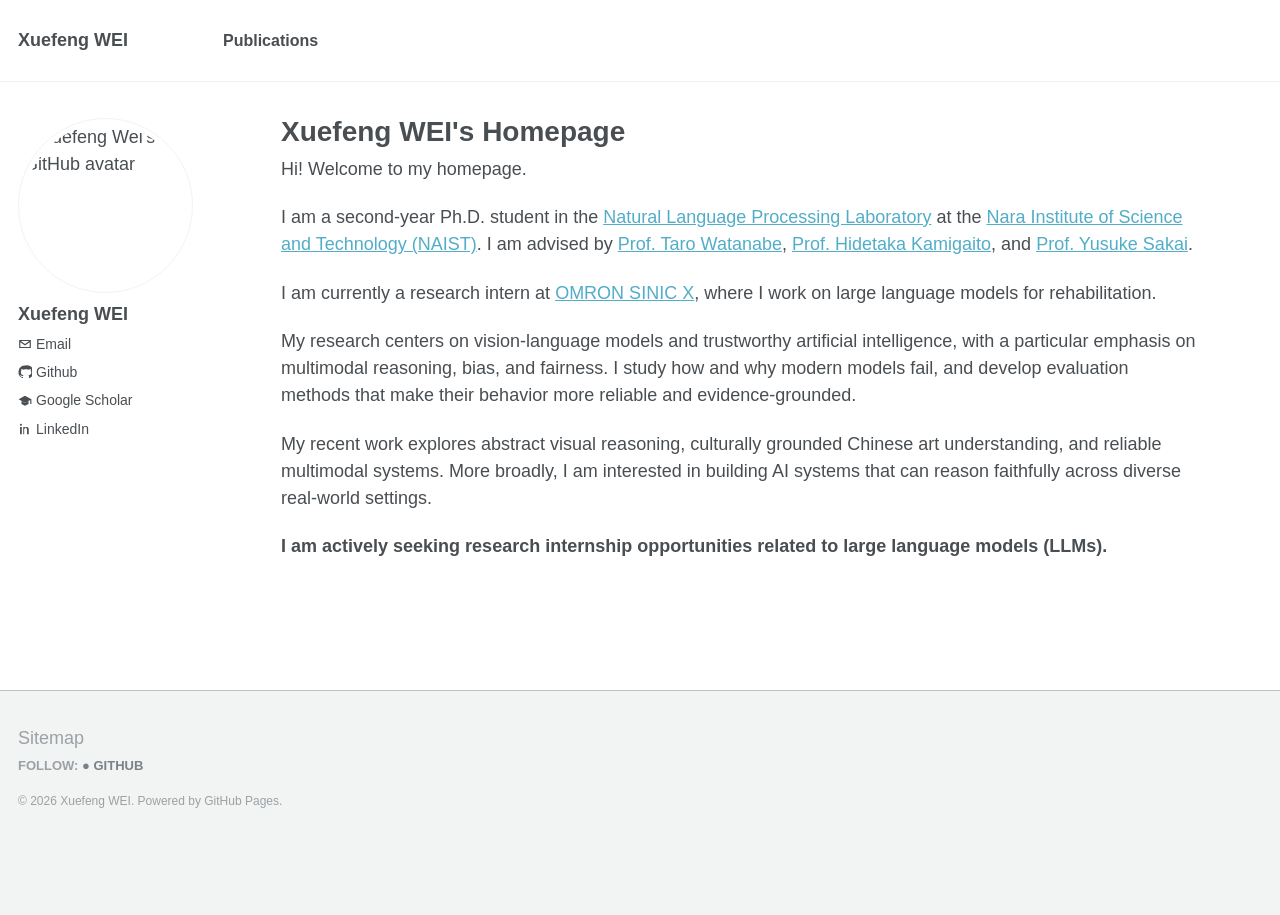
==== commit 5a787c4f: "Add profile links, publication authors, and internship Add Google Scholar and LinkedIn links, list f" ====
--- a/index.html
+++ b/index.html
@@ -42,6 +42,18 @@
               Github
             </a>
           </li>
+          <li>
+            <a href="https://scholar.google.com/citations?user=6HD8fL8AAAAJ&amp;hl=zh-CN" target="_blank" rel="noopener">
+              <svg aria-hidden="true" viewBox="0 0 24 24"><path d="M12 3 1 9l11 6 9-4.91V17h2V9L12 3Zm-6 9.18V17l6 3.27L18 17v-4.82l-6 3.27-6-3.27Z"/></svg>
+              Google Scholar
+            </a>
+          </li>
+          <li>
+            <a href="https://www.linkedin.com/in/xuefeng-wei-151a78194" target="_blank" rel="noopener">
+              <svg aria-hidden="true" viewBox="0 0 24 24"><path d="M6.5 8.5h-3V21h3V8.5ZM5 3a1.75 1.75 0 1 0 0 3.5A1.75 1.75 0 0 0 5 3Zm4 5.5h2.9v1.7h.04c.4-.77 1.4-1.58 2.88-1.58 3.08 0 3.65 2.03 3.65 4.67V21h-3v-6.83c0-1.63-.03-3.72-2.27-3.72-2.27 0-2.62 1.77-2.62 3.6V21H9V8.5Z"/></svg>
+              LinkedIn
+            </a>
+          </li>
         </ul>
       </aside>
 
@@ -61,12 +73,18 @@
           </p>
 
           <p>
+            I am currently a research intern at <a href="https://www.omron.com/sinicx/en/" target="_blank" rel="noopener">OMRON SINIC X</a>, where I work on large language models for rehabilitation.
+          </p>
+
+          <p>
             My research centers on vision-language models and trustworthy artificial intelligence, with a particular emphasis on multimodal reasoning, bias, and fairness. I study how and why modern models fail, and develop evaluation methods that make their behavior more reliable and evidence-grounded.
           </p>
 
           <p>
             My recent work explores abstract visual reasoning, culturally grounded Chinese art understanding, and reliable multimodal systems. More broadly, I am interested in building AI systems that can reason faithfully across diverse real-world settings.
           </p>
+
+          <p><strong>I am actively seeking research internship opportunities related to large language models (LLMs).</strong></p>
         </article>
       </main>
     </div>
--- a/styles.css
+++ b/styles.css
@@ -217,8 +217,14 @@
   color: var(--link);
 }
 
+.publication-item .pub-authors {
+  margin-bottom: 0.3rem;
+  color: var(--text);
+  line-height: 1.5;
+}
+
 .publication-item .pub-venue {
-  margin-bottom: 1.25rem;
+  margin-bottom: 1.1rem;
   color: var(--muted);
   font-size: 16px;
   font-style: italic;
@@ -226,11 +232,6 @@
 
 .publication-item p {
   font-size: 16px;
-}
-
-.publication-item .citation {
-  margin-bottom: 0;
-  color: #5f666b;
 }
 
 .page-footer {
@@ -322,8 +323,9 @@
 
   .author-links {
     display: flex;
+    flex-wrap: wrap;
     align-self: start;
-    gap: 1rem;
+    gap: 0.25rem 1rem;
   }
 
   .author-links li {
